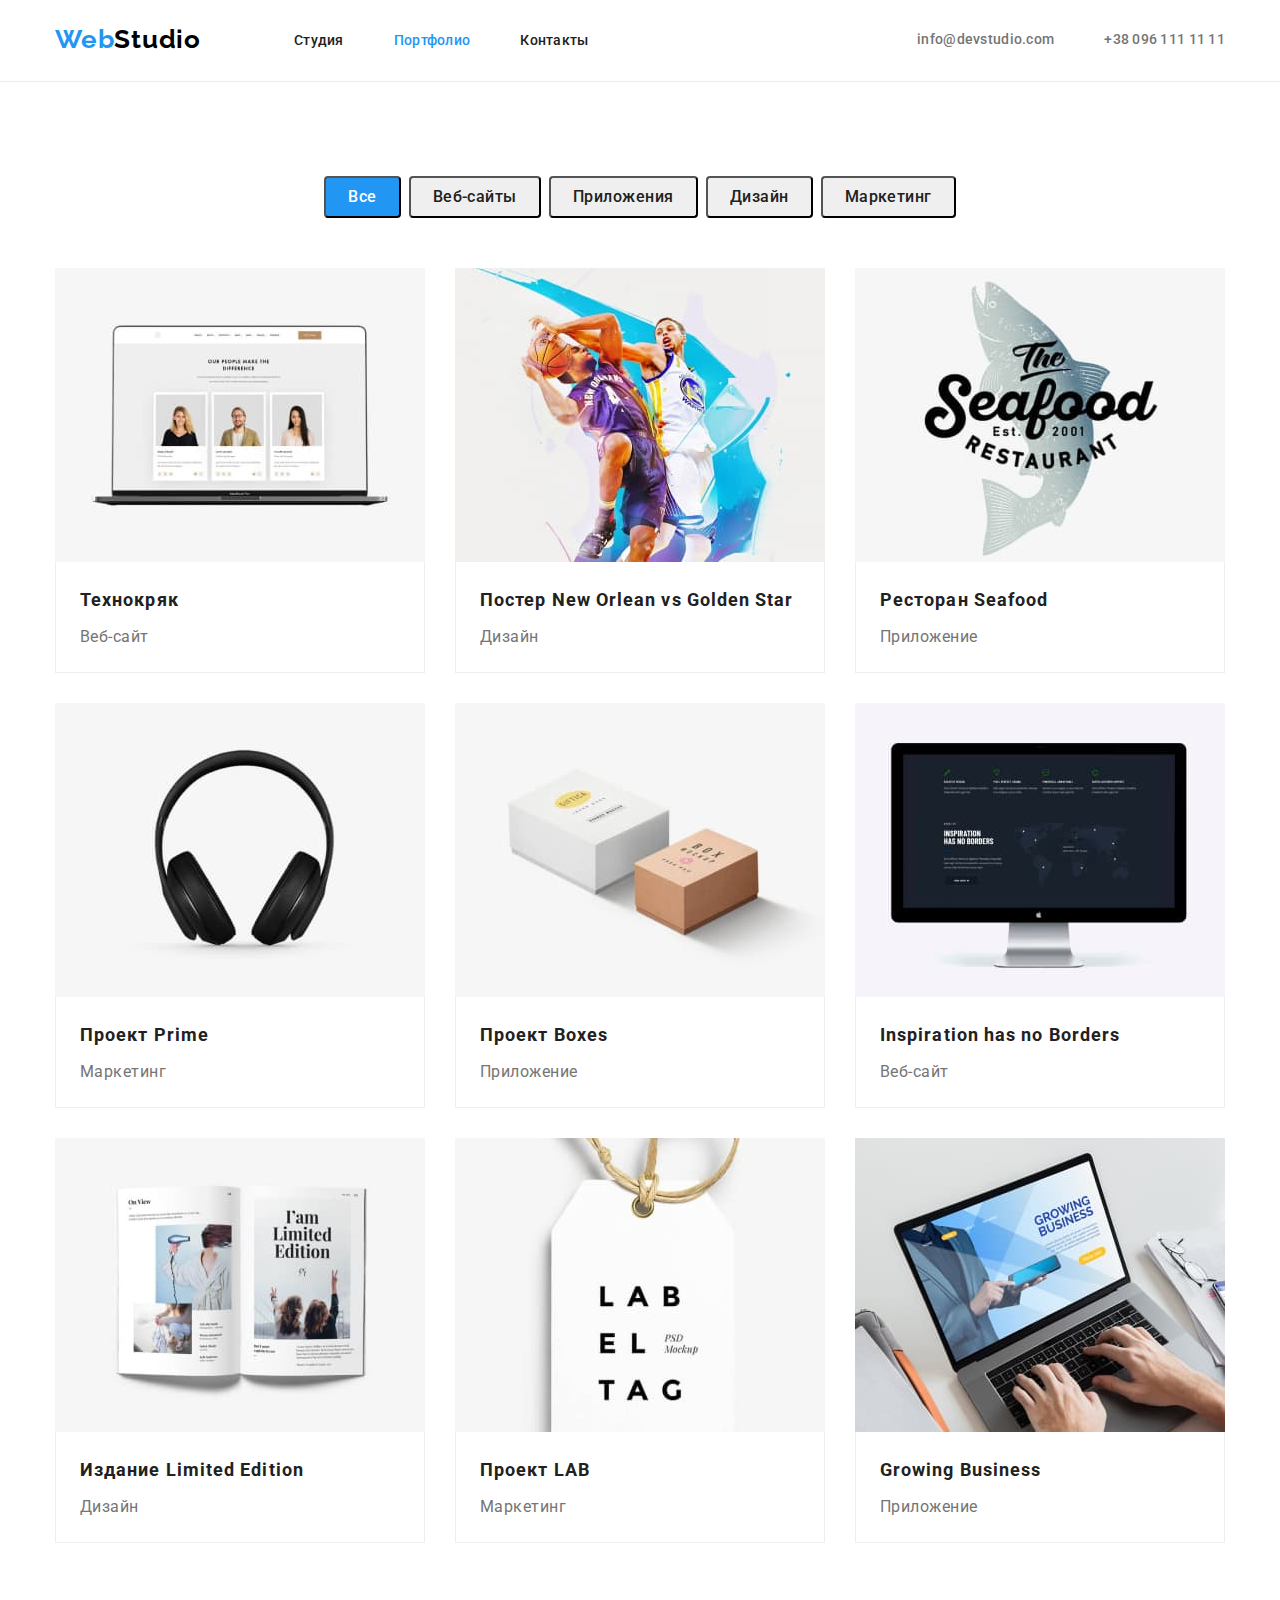
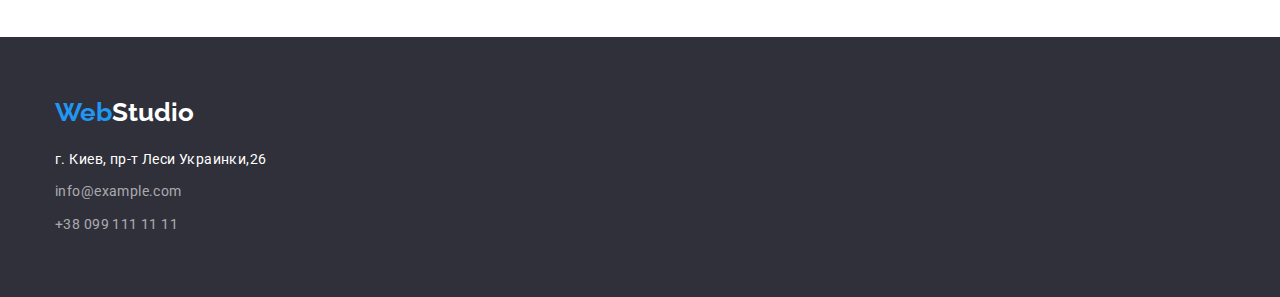
==== portfolio.html @ 599b77ab "start" ====
<!DOCTYPE html>
<html lang="ru">
  <head>
    <meta charset="UTF-8" />
    <meta http-equiv="X-UA-Compatible" content="IE=edge" />
    <meta name="viewport" content="width=device-width, initial-scale=1.0" />
    <title>WebStudio</title>
    <link rel="preconnect" href="https://fonts.googleapis.com" />
    <link rel="preconnect" href="https://fonts.gstatic.com" crossorigin />
    <link
      href="https://fonts.googleapis.com/css2?family=Raleway:wght@700&family=Roboto:wght@400;500;700;900&display=swap"
      rel="stylesheet"
    />
    <link
      rel="stylesheet"
      href="https://cdnjs.cloudflare.com/ajax/libs/modern-normalize/1.1.0/modern-normalize.min.css"
    />
    <link rel="stylesheet" href="./css/styles.css" />
  </head>
  <body>
    <header class="header">
      <div class="container">
        <nav class="site-nav">
          <a class="logo link" href="./index.html"
            >Web<span class="logo-header link">Studio</span></a
          >

          <ul class="menu">
            <li class="menu-item">
              <a class="menu-link" href="./index.html">Студия</a>
            </li>
            <li class="menu-item">
              <a class="menu-link current" href="./portfolio.html">Портфолио</a>
            </li>
            <li class="menu-item"><a class="menu-link" href="">Контакты</a></li>
          </ul>
        </nav>

        <ul class="contacts">
          <li class="contact-item">
            <a class="contact-link" href="mailto:info@devstudio.com"
              >info@devstudio.com</a
            >
          </li>
          <li class="contact-item">
            <a class="contact-link" href="tel:+380961111111"
              >+38 096 111 11 11</a
            >
          </li>
        </ul>
      </div>
    </header>

    <main>
      <section class="portfolio">
        <div class="container">
          <h1 hidden>portfolio</h1>
          <ul class="ul button">
            <li class="portfolio-button-item">
              <button type="button" class="portfolio-btn current">Все</button>
            </li>
            <li class="portfolio-button-item">
              <button type="button" class="portfolio-btn">Веб-сайты</button>
            </li>
            <li class="portfolio-button-item">
              <button type="button" class="portfolio-btn">Приложения</button>
            </li>
            <li class="portfolio-button-item">
              <button type="button" class="portfolio-btn">Дизайн</button>
            </li>
            <li class="portfolio-button-item">
              <button type="button" class="portfolio-btn">Маркетинг</button>
            </li>
          </ul>
          <ul class="portfolio-list">
            <li class="portfolio-item">
              <a href="" class="portfolio-cards">
                <img
                  src="./images/group.jpg"
                  alt="Группа"
                  width="370"
                  height="294"
                />
                <div class="card-text">
                  <h2 class="portfolio-title">Технокряк</h2>
                  <p class="portfolio-text">Веб-сайт</p>
                </div>
              </a>
            </li>
            <li class="portfolio-item">
              <a href="" class="portfolio-cards">
                <img
                  src="./images/img2.jpg"
                  alt="Постер"
                  width="370"
                  height="294"
                />
                <div class="card-text">
                  <h2 class="portfolio-title">
                    Постер New Orlean vs Golden Star
                  </h2>
                  <p class="portfolio-text">Дизайн</p>
                </div>
              </a>
            </li>
            <li class="portfolio-item">
              <a href="" class="portfolio-cards">
                <img
                  src="./images/img3.jpg"
                  alt="Еда"
                  width="370"
                  height="294"
                />
                <div class="card-text">
                  <h2 class="portfolio-title">Ресторан Seafood</h2>
                  <p class="portfolio-text">Приложение</p>
                </div>
              </a>
            </li>
            <li class="portfolio-item">
              <a href="" class="portfolio-cards">
                <img
                  src="./images/img4.jpg"
                  alt="Наушники"
                  width="370"
                  height="294"
                />
                <div class="card-text">
                  <h2 class="portfolio-title">Проект Prime</h2>
                  <p class="portfolio-text">Маркетинг</p>
                </div>
              </a>
            </li>
            <li class="portfolio-item">
              <a href="" class="portfolio-cards">
                <img
                  src="./images/img5.jpg"
                  alt="Ящики"
                  width="370"
                  height="294"
                />
                <div class="card-text">
                  <h2 class="portfolio-title">Проект Boxes</h2>
                  <p class="portfolio-text">Приложение</p>
                </div>
              </a>
            </li>
            <li class="portfolio-item">
              <a href="" class="portfolio-cards">
                <img
                  src="./images/img6.jpg"
                  alt="Комп"
                  width="370"
                  height="294"
                />
                <div class="card-text">
                  <h2 lang="en" class="portfolio-title">
                    Inspiration has no Borders
                  </h2>
                  <p class="portfolio-text">Веб-сайт</p>
                </div>
              </a>
            </li>
            <li class="portfolio-item">
              <a href="" class="portfolio-cards">
                <img
                  src="./images/img7.jpg"
                  alt="Книга"
                  width="370"
                  height="294"
                />
                <div class="card-text">
                  <h2 class="portfolio-title">Издание Limited Edition</h2>
                  <p class="portfolio-text">Дизайн</p>
                </div>
              </a>
            </li>
            <li class="portfolio-item">
              <a href="" class="portfolio-cards">
                <img
                  src="./images/img8.jpg"
                  alt="Бирка"
                  width="370"
                  height="294"
                />
                <div class="card-text">
                  <h2 class="portfolio-title">Проект LAB</h2>
                  <p class="portfolio-text">Маркетинг</p>
                </div>
              </a>
            </li>
            <li class="portfolio-item">
              <a href="" class="portfolio-cards">
                <img
                  src="./images/img9.jpg"
                  alt="Бирка"
                  width="370"
                  height="294"
                />
                <div class="card-text">
                  <h2 lang="en" class="portfolio-title">Growing Business</h2>
                  <p class="portfolio-text">Приложение</p>
                </div>
              </a>
            </li>
          </ul>
        </div>
      </section>
    </main>

    <footer class="footer">
      <div class="container">
        <a class="footer-logo" href="./index.html"
          >Web<span class="logo-studio white">Studio</span></a
        >
        <address>
          <ul class="address">
            <li class="address-item">
              <a href="" class="address-title"
                >г. Киев, пр-т Леси Украинки,26</a
              >
            </li>
            <li class="address-item">
              <a class="address-link" href="mailto:info@example.com"
                >info@example.com</a
              >
            </li>
            <li class="address-item">
              <a class="address-link" href="tel:+380991111111"
                >+38 099 111 11 11</a
              >
            </li>
          </ul>
        </address>
      </div>
    </footer>
  </body>
</html>
---- css/styles.css ----
html {
  box-sizing: border-box;
}
*,
*::before,
*::after{
  box-sizing: border-box;

}
:root {
  --main-color: #757575;
  --secondary-color: #212121;
  --logo-header-color: #000;
  --logo-color: #2196f3;
  --logo-studio-color: #fff;
  --link-color: #2196f3;
  --background-color: #2f303a;
  --primary-white-color: #fff;
}

body {
  /*font-family: 'Raleway', sans-serif;*/
  font-family: "Roboto", sans-serif;
  font-weight: 400;
  font-style: normal;
  font-size: 14px;
  color: var(--main-color);
}

.container {
  width: 1200px;
  padding-left: 15px;
  padding-right: 15px;
  margin: 0 auto;
  outline: 1px;
}

section {
  padding-top: 94px;
  padding-bottom: 94px;
}

p,ul,h1,h2,h3,h4,h5,h6 {
  margin: 0;
  padding: 0;
}

img {
display: block;
max-width: 100%;
height: auto;
}


/*-header-*/

.menu {
   display: flex;
   margin-left: 93px;
}
.menu-item {
  display: block;
  padding-top: 32px;
  padding-bottom: 32px;
  text-align: center;
}

.menu-item:not(:last-child){
    margin-right: 50px;
}

.header {
  border-bottom: 1px solid #ECECEC; 
}

.logo {
  font-family: "Raleway", sans-serif;
  font-weight: 700;
  font-size: 26px;
  line-height: 1.19;
  letter-spacing: 0.03em;
  color: var(--logo-color);
  text-decoration: none;
  align-items: center;
  display: block;
  padding-top: 24px;
  padding-bottom: 25px;
}
.logo-header {
  color: var(--logo-header-color);
}

.site-nav {
    display: flex;
}
.menu-link {
  font-weight: 500;
  line-height: 1.14;
  letter-spacing: 0.02em;
  color: var(--secondary-color);
  text-decoration: none;
}
.menu-link:hover,
.menu-link:focus {
  color: var(--link-color);
}
.menu-link.current {
  color: var(--link-color);
}

.contacts {
  display: flex;
 }
 .header .container{
   display: flex;
   justify-content: space-between;
 }
.contact-item{
  padding-top: 32px;
  padding-bottom: 32px;
}

.contact-item:not(:last-child){
  margin-right: 50px;
}
.contact-link {
  font-weight: 500;
  line-height: 1.14;
  letter-spacing: 0.02em;
  color: var(--main-color);
  text-decoration: none;
  display: block;

  }
.contact-link:hover,
.contact-link:focus {
  color: var(--link-color);
}

/*-other-*/
ul {
  list-style: none;
}

/*-ГЕРОЙ-*/
.hero {
  background-color: var(--background-color);
  padding-top: 200px;
  padding-bottom: 200px;   
  text-align: center;
}
.hero-title {
  font-weight: 900;
  font-size: 44px;
  line-height: 1.36;
  letter-spacing: 0.06em;
  text-transform: uppercase;
  color: var(--primary-white-color);
  
  width: 696px;
  margin-top: 0;
    
  margin-bottom: 30px;
  margin-left: auto;
  margin-right: auto;
   
}
.hero-btn {
  font-family: Roboto;
  font-weight: 700;
  font-size: 16px;
  line-height: 1.88;
  
  text-align: center;
  letter-spacing: 0.06em;
  color: var(--primary-white-color);
  background-color: var(--link-color);
  cursor: pointer;
  border-radius: 4px;
  padding: 10px 32px;
  min width: 200px;
  margin-bottom: 0px;
  
  border: 1px solid transparent;
  
}
.hero-btn:hover,
.hero-btn:focus {
  background-color: #188ce8;
}


/* преимущества */
.future-list {
  display: flex;
}
.future-item:not(:last-child){
   margin-right: 30px;
}
.future-item {
  width: 270px;
}

.future-title {
  font-weight: 700;
  line-height: 1.14;
  letter-spacing: 0.03em;
  text-transform: uppercase;
  color: var(--secondary-color);
  margin-bottom: 10px;

  font-size: 14px;
}

.future-text {
  line-height: 1.71;
  letter-spacing: 0.03em;
  color: var(--main-color);
  
}

/* -what we do- */

.box {
  padding-top: 0;
}

.box-list{
  display: flex;
}
.box-item{
  display: block;
}
.box-item:not(:last-child){
    margin-right: 30px;
}

.box-title {
  font-weight: 700;
  font-size: 36px;
  line-height: 1.17;
  letter-spacing: 0.03em;
  color: var(--secondary-color);
  margin-bottom: 50px;
  text-align: center;
}

/* -наша команда -*/

.team {
  background-color: #F5F4FA;
}

.team-list {
  display: flex;
}


.team-caption {
  font-weight: 700;
  font-size: 36px;
  line-height: 1.17;
  letter-spacing: 0.03em;
  color: var(--secondary-color);
  
  text-align: center;
  display: block;
  margin-bottom: 50px;
}

.team-item {
 width: 270px;
 display: block;
 box-shadow: 0px 1px 3px rgba(0, 0, 0, 0.12),
 0px 1px 1px rgba(0, 0, 0, 0.14),
 0px 2px 1px rgba(0, 0, 0, 0.2);
 border-radius: 0px 0px 4px 4px;
 background-color: #fff;
 
}

.our-team-img {
    display: block;
    
}

.team-item:not(:last-child){
    margin-right: 30px;
}

.team-member{
  padding-top: 30px;
  padding-bottom: 30px;
}

.team-title {
  font-weight: 500;
  font-size: 16px;
  line-height: 1.18;
  text-align: center;
  letter-spacing: 0.03em;
  color: var(--secondary-color);
  
  display: block;
  margin-bottom: 10px;
}
.team-text {
  font-size: 16px;
  line-height: 1.18;
  text-align: center;
  letter-spacing: 0.03em;
  color: var(--main-color);

  
}

/* -Футер -*/

.footer {
  background-color: var(--background-color);
  padding-top: 60px;
  padding-bottom: 60px;
}

.footer-logo {
    display: block;
    
    margin-bottom: 20px;
    font-family: 'Raleway';
    font-weight: 700;
    font-size: 26px;
    line-height: 1.19;
    color: var(--logo-color);
    text-decoration: none;
  }
.logo-studio {
  color: var(--logo-studio-color);
}

.address{
  display: block;
}

.address-title {
  line-height: 1.71;
  letter-spacing: 0.03em;
  color: var(--primary-white-color);
  font-style: normal;
  text-decoration: none;
}
.address-link {
  line-height: 1.71;
  letter-spacing: 0.03em;
  color: rgba(255, 255, 255, 0.6);
  text-decoration: none;
  font-style: normal;
}
.address-link:hover,
.address-link:focus {
  color: var(--link-color);
}

.address-item:not(:last-child){
    margin-bottom: 9px;
}


/* --Портфолио- */
/* --Кнопки- */



.portfolio-btn {
  font-weight: 500;
  font-size: 16px;
  line-height: 1.62;
  text-align: center;
  letter-spacing: 0.03em;
  color: var(--secondary-color);
  background-color: #F5F4FA3;
  cursor: pointer;

  display: block;
  padding: 6px 22px;
}
.portfolio-btn:hover,
.portfolio-btn:focus {
  color: var(--primary-white-color);
  background-color: var(--link-color);
  filter: drop-shadow(0px 4px 4px rgba(0, 0, 0, 0.25));
}

.portfolio-btn.current{
  background-color: var(--logo-color);
  color: var(--primary-white-color);
}

.ul.button {
    margin-bottom: 50px;
    display: flex;
    justify-content: center;

}

.portfolio-btn {
    display: block;
    border-radius: 4px;
}
.portfolio-button-item:not(:last-child){
    margin-right: 8px;
}

/* --Примеры портфолио- */

.portfolio-list {
  display: flex;
  flex-wrap: wrap;
}

.portfolio-item {
 display: block;
 width: 370px;
 margin-right: 30px;
 margin-bottom: 30px;

  
}

.portfolio-item:nth-child(3n){
    margin-right: 0;
}

.portfolio-item:nth-last-child(-n + 3){
    margin-bottom: 0;
}

.portfolio-cards {
    display: block;
    font-weight: 700;
    font-size: 18px;
    line-height: 2;
    letter-spacing: 0.06em;
    color: var(--title-text-color);
    text-decoration: none;
    background-color: var(--primary-white-color); 
    
    max-width: 100%;
    height: auto;
    
}

.card-text {
    border-left: 1px solid #EEEEEE;
    border-right: 1px solid #EEEEEE;
    border-bottom: 1px solid #EEEEEE;
    padding: 20px 24px;
}

.portfolio-title {
  font-weight: 700;
  font-size: 18px;
  line-height: 2;
  letter-spacing: 0.06em;
  color: var(--secondary-color);

  text-decoration: none;
  display: block;
  margin-bottom: 4px;
}
.portfolio-text {
  font-size: 16px;
  line-height: 1.87;
  letter-spacing: 0.03em;
  color: var(--main-color);

  font-weight: 400;
  font-family: 'Roboto';
  font-style: normal;
}
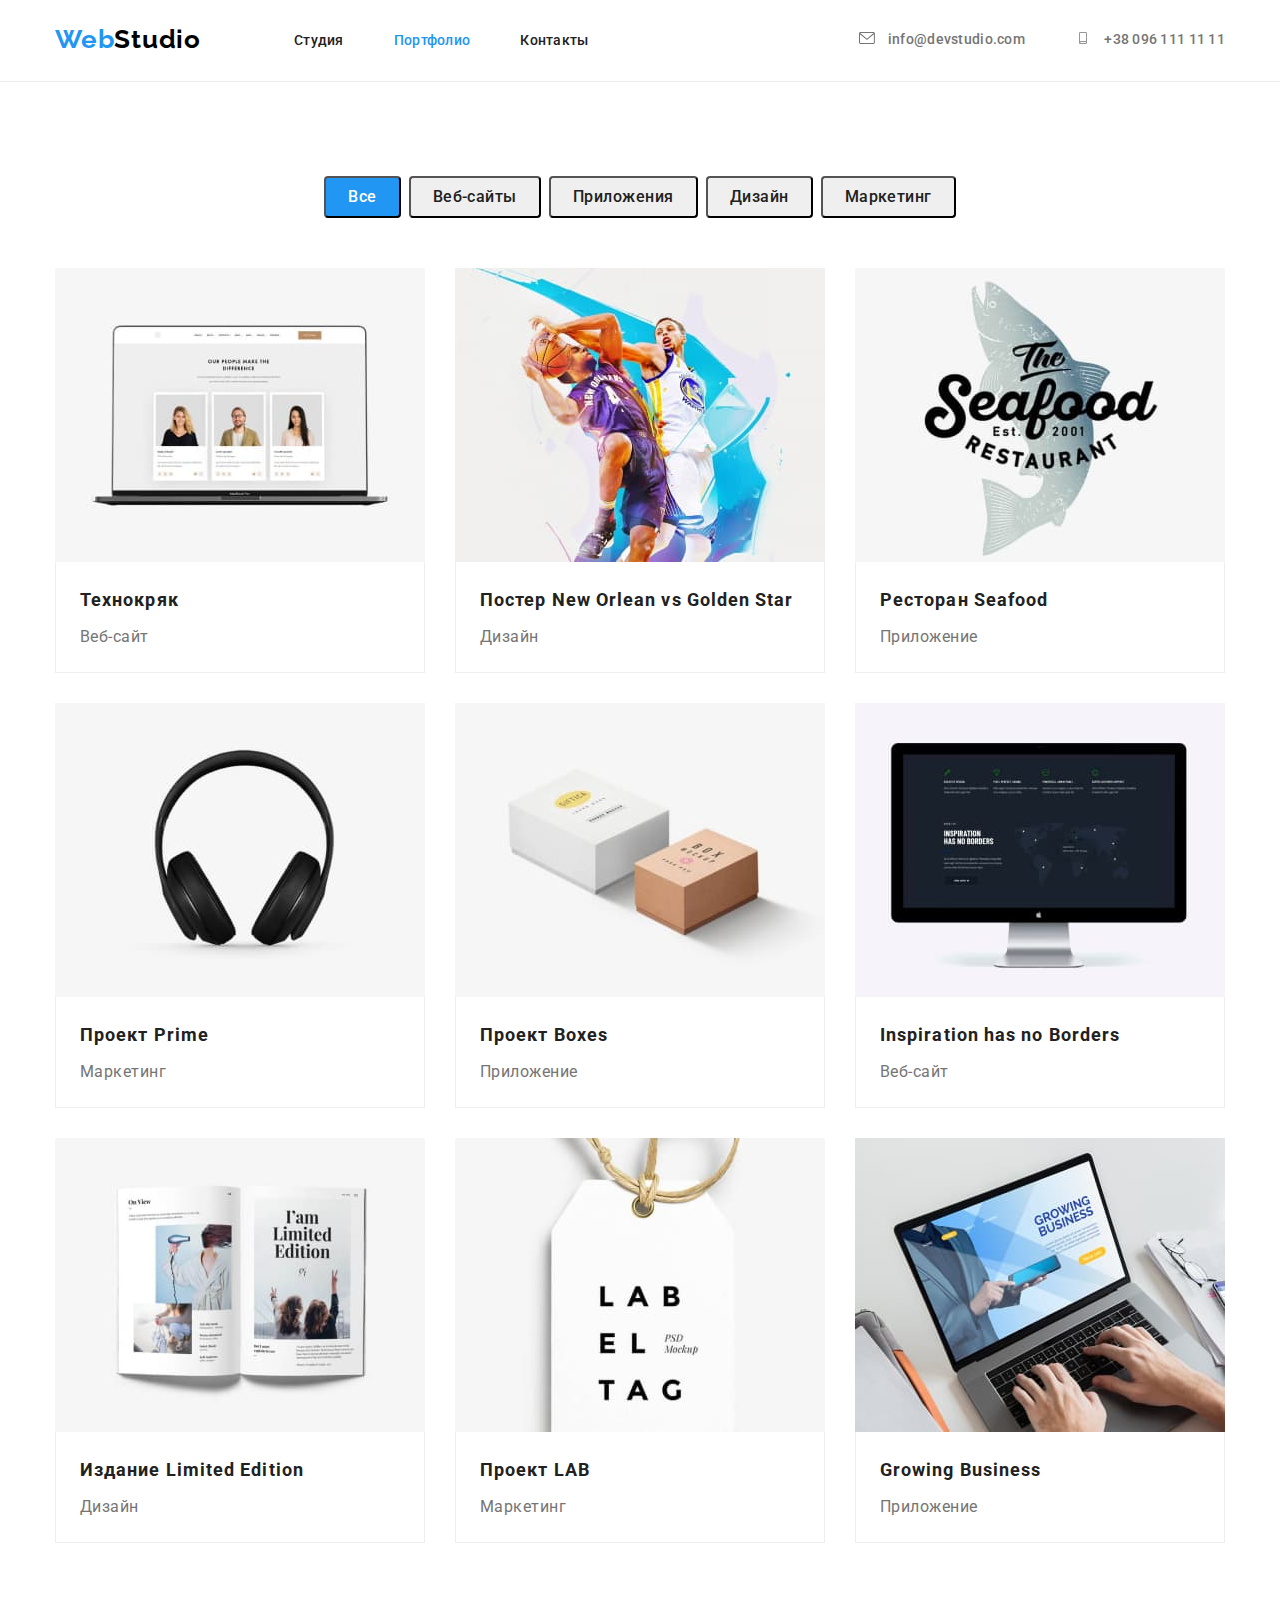
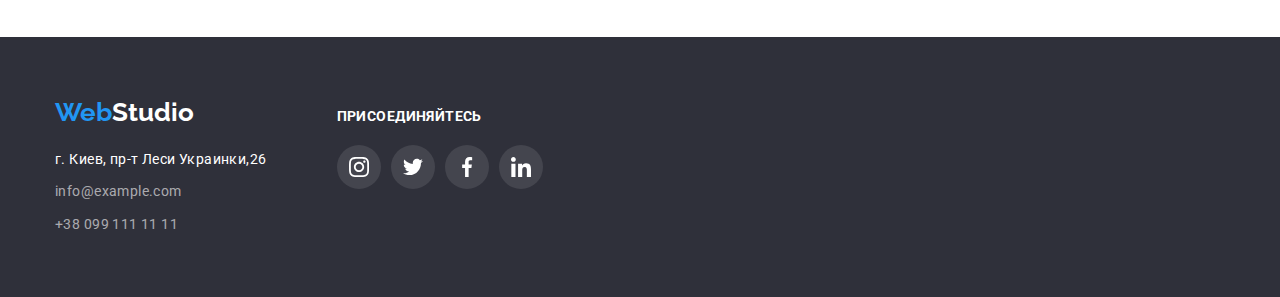
==== commit 76799976: "almost finish" ====
--- a/portfolio.html
+++ b/portfolio.html
@@ -39,12 +39,20 @@
         <ul class="contacts">
           <li class="contact-item">
             <a class="contact-link" href="mailto:info@devstudio.com"
-              >info@devstudio.com</a
+              ><svg class="contact-icon" width="16" height="12">
+                <use
+                  href="./images/symbol-head.svg#icon-envelope-hover-1"
+                ></use>
+              </svg>
+              info@devstudio.com</a
             >
           </li>
           <li class="contact-item">
             <a class="contact-link" href="tel:+380961111111"
-              >+38 096 111 11 11</a
+              ><svg class="contact-icon" width="16" height="12">
+                <use href="./images/symbol-head.svg#icon-smartphone-1"></use>
+              </svg>
+              +38 096 111 11 11</a
             >
           </li>
         </ul>
@@ -209,29 +217,65 @@
     </main>
 
     <footer class="footer">
-      <div class="container">
-        <a class="footer-logo" href="./index.html"
-          >Web<span class="logo-studio white">Studio</span></a
-        >
-        <address>
-          <ul class="address">
-            <li class="address-item">
-              <a href="" class="address-title"
-                >г. Киев, пр-т Леси Украинки,26</a
-              >
-            </li>
-            <li class="address-item">
-              <a class="address-link" href="mailto:info@example.com"
-                >info@example.com</a
-              >
-            </li>
-            <li class="address-item">
-              <a class="address-link" href="tel:+380991111111"
-                >+38 099 111 11 11</a
-              >
-            </li>
-          </ul>
-        </address>
+      <div class="container footer-section">
+        <div class="footer-navigation">
+          <a class="footer-logo" href="./index.html"
+            >Web<span class="logo-studio white">Studio</span></a
+          >
+          <address>
+            <ul class="address">
+              <li class="address-item">
+                <a href="" class="address-title"
+                  >г. Киев, пр-т Леси Украинки,26</a
+                >
+              </li>
+              <li class="address-item">
+                <a class="address-link" href="mailto:info@example.com"
+                  >info@example.com</a
+                >
+              </li>
+              <li class="address-item">
+                <a class="address-link" href="tel:+380991111111"
+                  >+38 099 111 11 11</a
+                >
+              </li>
+            </ul>
+          </address>
+        </div>
+
+        <div class="footer-social">
+          <p class="footer-social-title">присоединяйтесь</p>
+          <ul class="ul footer-social-list">
+            <li class="footer-social-item">
+              <a href="" class="footer-social-link">
+                <svg class="footer-social-icons" width="20" height="20">
+                  <use href="./images/symbol2-defs.svg#icon-instagram"></use>
+                </svg>
+              </a>
+            </li>
+            <li class="footer-social-item">
+              <a href="" class="footer-social-link">
+                <svg class="footer-social-icons" width="20" height="20">
+                  <use href="./images/symbol2-defs.svg#icon-twitter"></use>
+                </svg>
+              </a>
+            </li>
+            <li class="footer-social-item">
+              <a href="" class="footer-social-link">
+                <svg class="footer-social-icons" width="20" height="20">
+                  <use href="./images/symbol2-defs.svg#icon-facebook"></use>
+                </svg>
+              </a>
+            </li>
+            <li class="footer-social-item">
+              <a href="" class="footer-social-link">
+                <svg class="footer-social-icons" width="20" height="20">
+                  <use href="./images/symbol2-defs.svg#icon-linkedin"></use>
+                </svg>
+              </a>
+            </li>
+          </ul>
+        </div>
       </div>
     </footer>
   </body>
--- a/css/styles.css
+++ b/css/styles.css
@@ -137,17 +137,39 @@
   color: var(--link-color);
 }
 
+.contact-link:focus .contact-icon{
+    fill: var(--link-color);
+}
+.contact-icon {
+    margin-right: 10px;
+    display: inline-block;
+    align-items: center;
+    fill: #757575;
+}
+
+.contact-link:hover .contact-icon {
+    fill: var(--link-color);
+}
+
 /*-other-*/
 ul {
   list-style: none;
 }
 
 /*-ГЕРОЙ-*/
+
 .hero {
   background-color: var(--background-color);
   padding-top: 200px;
   padding-bottom: 200px;   
   text-align: center;
+  background-image: linear-gradient(rgba(47, 48, 58, 0.4),rgba(47, 48, 58, 0.4)),
+  url(../images/hero-bk.jpg);
+  background-repeat: no-repeat;
+  background-size: cover;
+  max-width: 1600px;
+  margin: 0 auto;
+  
 }
 .hero-title {
   font-weight: 900;
@@ -191,14 +213,17 @@
 
 
 /* преимущества */
+
 .future-list {
   display: flex;
+  
 }
 .future-item:not(:last-child){
    margin-right: 30px;
 }
 .future-item {
   width: 270px;
+  
 }
 
 .future-title {
@@ -210,14 +235,28 @@
   margin-bottom: 10px;
 
   font-size: 14px;
+  
 }
 
 .future-text {
   line-height: 1.71;
   letter-spacing: 0.03em;
   color: var(--main-color);
-  
-}
+    
+}
+
+.fon {
+  display: flex;
+  justify-content: center;
+  align-items: center;
+  background-color: #F5F4FA;
+  width: 270px;
+  height: 120px;
+  margin-bottom: 30px;
+  border-radius: 4px;
+}
+
+
 
 /* -what we do- */
 
@@ -249,6 +288,8 @@
 
 .team {
   background-color: #F5F4FA;
+  max-width: 1600px;
+  margin: 0 auto;
 }
 
 .team-list {
@@ -290,7 +331,7 @@
 
 .team-member{
   padding-top: 30px;
-  padding-bottom: 30px;
+  padding-bottom: 16px;
 }
 
 .team-title {
@@ -310,8 +351,81 @@
   text-align: center;
   letter-spacing: 0.03em;
   color: var(--main-color);
-
-  
+ 
+}
+
+.our-team-social{
+    display: flex;
+    justify-content: center;
+    margin-bottom: 30px;
+}
+.our-team-social-link{
+    display: flex;
+    justify-content: center;
+    align-items: center;
+    width: 44px;
+    height: 44px;
+    background-color: #FFFFFF;
+    border-radius: 50%;
+    fill: #AFB1B8;
+}
+
+.our-team-social-link:focus{
+    background-color: var(--link-color);
+}
+.our-team-social-link:focus .our-team-social-icons{
+    fill: #FFFFFF;
+}
+.our-team-social-item:not(:last-child){
+    margin-right: 10px;
+}
+.our-team-social-link:hover{
+    background-color: var(--link-color);
+}
+.our-team-social-link:hover .our-team-social-icons{
+    fill: #FFFFFF;
+}
+
+/* -Клиенты- */
+
+.clients-title{
+    display: block;
+    font-family: 'Roboto';
+    font-style: normal;
+    font-weight: 700;
+    font-size: 36px;
+    line-height: 1.17;
+    text-align: center;
+    letter-spacing: 0.03em;
+    
+    color: var(--secondary-color);
+}
+.clients-list{
+    display: flex;
+    margin-top: 50px;
+}
+.clients-link{
+    display: flex;
+    justify-content: center;
+    align-items: center;
+    width: 170px;
+    height: 92px;
+    border: 1px solid #AFB1B8;
+    border-radius: 4px;
+}
+.clients-item:not(:last-child){
+    margin-right: 30px;
+}
+.clients-icons{
+    fill: #AFB1B8;
+}
+.clients-link:hover,
+.clients-link:focus{
+    border-color: var(--link-color);
+}
+.clients-link:hover .clients-icons,
+.clients-link:focus .clients-icons{
+    fill: var(--link-color);
 }
 
 /* -Футер -*/
@@ -320,6 +434,8 @@
   background-color: var(--background-color);
   padding-top: 60px;
   padding-bottom: 60px;
+  max-width: 1600px;
+  margin: 0 auto;
 }
 
 .footer-logo {
@@ -365,6 +481,63 @@
 }
 
 
+
+.footer-section{
+    display: flex;
+    align-items: baseline;
+    
+}
+.footer-navigation{
+    display: block;
+}
+.footer-social{
+    display: block;
+    margin-left:70px;
+    
+        
+}
+.footer-social-title{
+    margin-bottom: 20px;
+    display: block;
+    font-family: 'Roboto';
+    font-style: normal;
+    font-weight: 700;
+    font-size: 14px;
+    line-height: 1.14;
+    letter-spacing: 0.03em;
+    text-transform: uppercase;
+    
+    color: var(--logo-studio-color)
+}
+
+.footer-social-list{
+    display: flex;
+   
+}
+
+.footer-social-item:not(:last-child){
+    margin-right: 10px;
+}
+
+
+.footer-social-link{
+    display: flex;
+    justify-content: center;
+    align-items: center;
+    fill: #FFFFFF;
+    border-radius: 50%;
+    background-color: rgba(255, 255, 255, 0.1);
+    width: 44px;
+    height: 44px; 
+}
+
+.footer-social-link:hover,
+.footer-social-link:focus{
+    background-color: var(--link-color);
+}
+
+
+
 /* --Портфолио- */
 /* --Кнопки- */
 
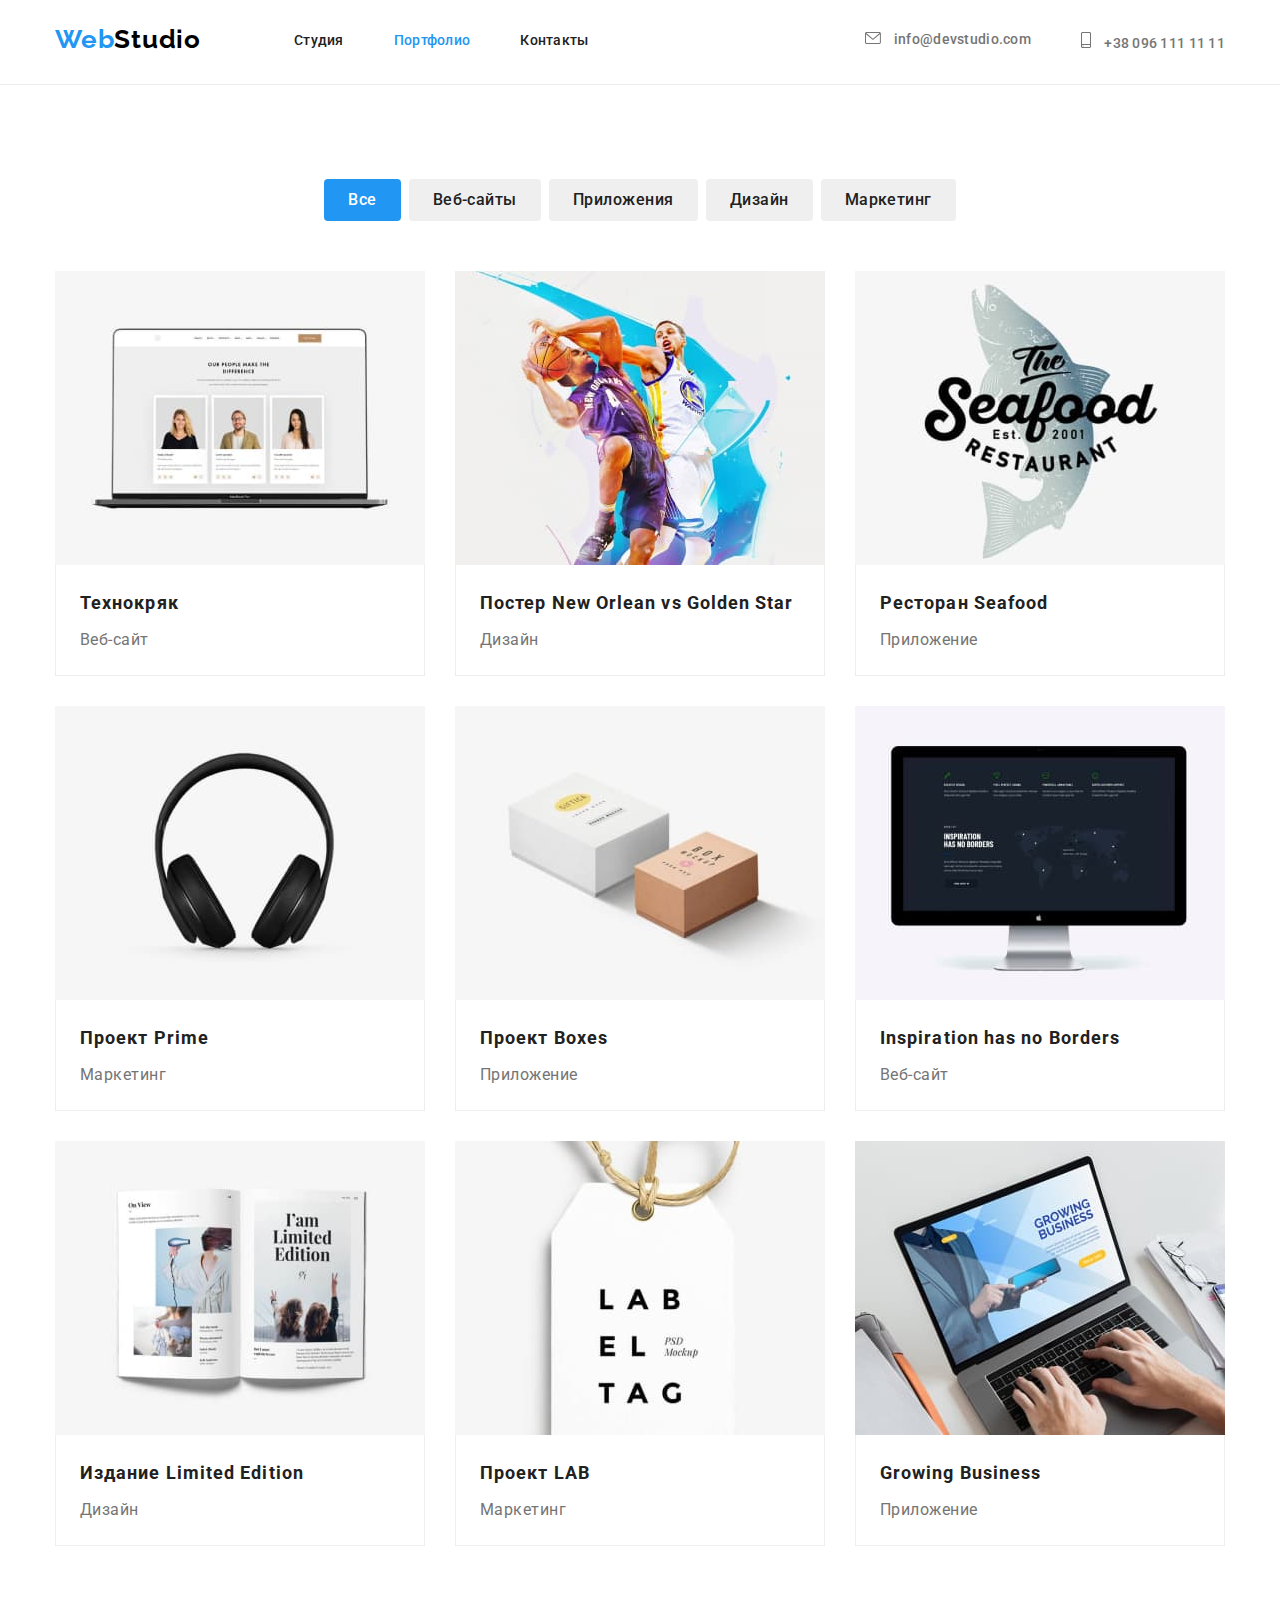
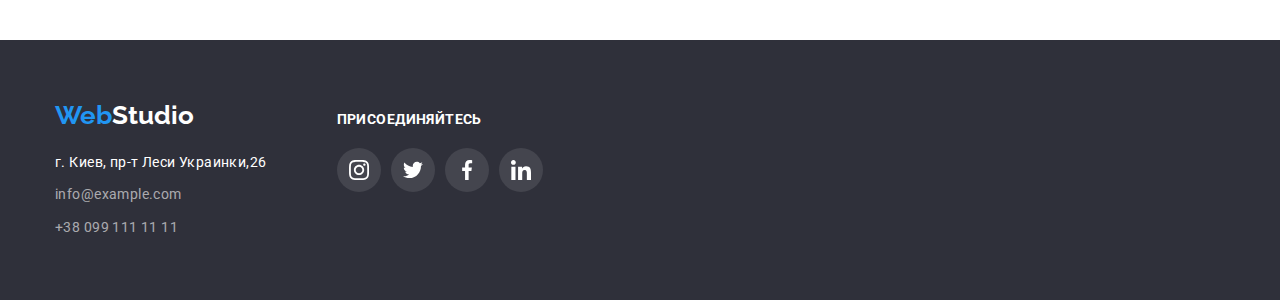
==== commit 51625ea7: "finished !" ====
--- a/portfolio.html
+++ b/portfolio.html
@@ -49,7 +49,7 @@
           </li>
           <li class="contact-item">
             <a class="contact-link" href="tel:+380961111111"
-              ><svg class="contact-icon" width="16" height="12">
+              ><svg class="contact-icon" width="10" height="16">
                 <use href="./images/symbol-head.svg#icon-smartphone-1"></use>
               </svg>
               +38 096 111 11 11</a
--- a/css/styles.css
+++ b/css/styles.css
@@ -16,6 +16,7 @@
   --link-color: #2196f3;
   --background-color: #2f303a;
   --primary-white-color: #fff;
+  --team-link-color: #AFB1B8;
 }
 
 body {
@@ -365,16 +366,16 @@
     align-items: center;
     width: 44px;
     height: 44px;
-    background-color: #FFFFFF;
+    background-color: var(--primary-white-color);
     border-radius: 50%;
-    fill: #AFB1B8;
+    fill: var(--team-link-color);
 }
 
 .our-team-social-link:focus{
     background-color: var(--link-color);
 }
 .our-team-social-link:focus .our-team-social-icons{
-    fill: #FFFFFF;
+    fill: var(--primary-white-color);
 }
 .our-team-social-item:not(:last-child){
     margin-right: 10px;
@@ -383,7 +384,7 @@
     background-color: var(--link-color);
 }
 .our-team-social-link:hover .our-team-social-icons{
-    fill: #FFFFFF;
+    fill: var(--primary-white-color);
 }
 
 /* -Клиенты- */
@@ -417,7 +418,7 @@
     margin-right: 30px;
 }
 .clients-icons{
-    fill: #AFB1B8;
+    fill: var(--team-link-color);
 }
 .clients-link:hover,
 .clients-link:focus{
@@ -555,6 +556,7 @@
 
   display: block;
   padding: 6px 22px;
+  border-color: transparent;
 }
 .portfolio-btn:hover,
 .portfolio-btn:focus {
@@ -622,6 +624,14 @@
     
 }
 
+.portfolio-cards:hover,
+.portfolio-cards:focus{
+    box-shadow: 
+    0px 1px 1px rgba(0, 0, 0, 0.12), 
+    0px 4px 4px rgba(0, 0, 0, 0.06), 
+    1px 4px 6px rgba(0, 0, 0, 0.16);
+}
+
 .card-text {
     border-left: 1px solid #EEEEEE;
     border-right: 1px solid #EEEEEE;
